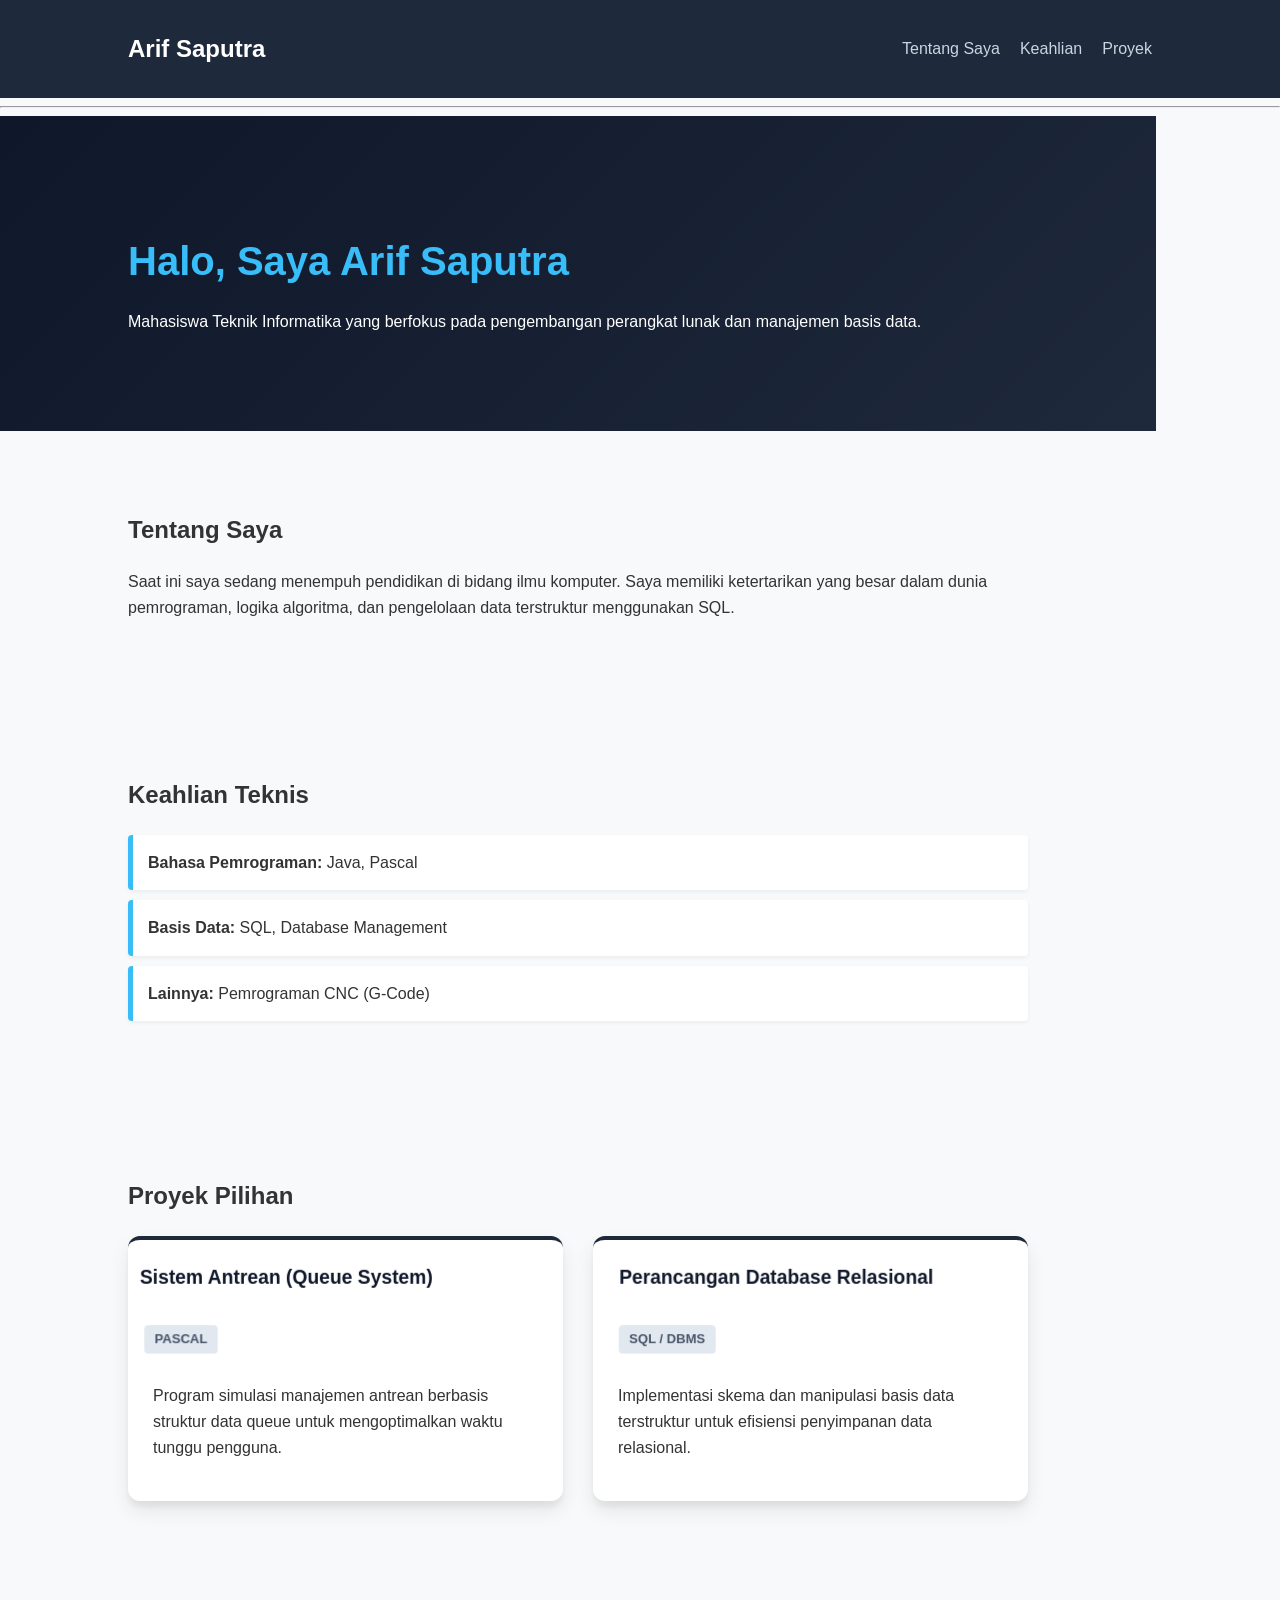
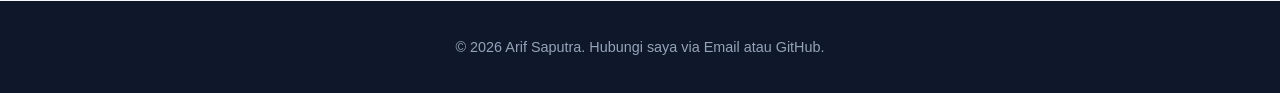
==== index.html @ 3b250aa2 "Mengunggah portofolio pertama" ====
<!DOCTYPE html>
<html lang="id">
<head>
    <style>
        /* Mengaktifkan ruang 3D pada kontainer utama */
        .project-grid {
            display: grid;
            grid-template-columns: repeat(auto-fit, minmax(300px, 1fr));
            gap: 30px;
            margin-top: 20px;
            perspective: 1000px; /* Memberikan efek jarak pandang mata ke objek 3D */
        }

        /* Desain Kartu Proyek Efek 3D */
        .project-card {
            background: white;
            padding: 25px;
            border-radius: 12px;
            /* Bayangan berlapis (soft shadow) untuk efek melayang */
            box-shadow: 0 10px 20px rgba(0, 0, 0, 0.08), 0 6px 6px rgba(0, 0, 0, 0.05);
            border-top: 4px solid #1e293b;
            
            /* Mengaktifkan transformasi 3D */
            transform-style: preserve-3d;
            transform: rotateX(0deg) rotateY(0deg);
            transition: transform 0.5s cubic-bezier(0.25, 1, 0.5, 1), box-shadow 0.5s ease;
        }

        /* Efek saat kursor mouse menyentuh kartu (Hover) */
        .project-card:hover {
            /* Membuat kartu miring ke depan dan terangkat secara 3D */
            transform: translateY(-10px) rotateX(10deg) rotateY(-5deg);
            /* Bayangan menajdi lebih tebal dan turun, memperkuat efek melayang tinggi */
            box-shadow: 0 20px 35px rgba(0, 0, 0, 0.15), 0 15px 12px rgba(0, 0, 0, 0.08);
        }

        /* Efek Pop-Out Teks di dalam kartu */
        .project-card h3 {
            margin-top: 0;
            color: #0f172a;
            /* Membuat teks judul maju lebih depan dari kartunya (efek timbul) */
            transform: translateZ(30px);
        }

        .tech-stack {
            display: inline-block;
            background: #e2e8f0;
            color: #475569;
            padding: 4px 10px;
            border-radius: 4px;
            font-size: 0.8rem;
            font-weight: 600;
            text-transform: uppercase;
            /* Membuat label teknologi ikut timbul sedikit ke depan */
            transform: translateZ(20px);
        }
        
        .project-card:hover {
            transform: translateY(-5px);
        }

        .project-card h3 {
            margin-top: 0;
            color: #0f172a;
        }

        /* Label Teknologi (Tech Stack) */
        .tech-stack {
            display: inline-block;
            background: #e2e8f0;
            color: #475569;
            padding: 4px 10px;
            border-radius: 4px;
            font-size: 0.8rem;
            font-weight: 600;
            text-transform: uppercase;
        }

        /* Mengatur font dan warna dasar web */
        body {
            font-family: 'Segoe UI', Tahoma, Geneva, Verdana, sans-serif;
            line-height: 1.6;
            margin: 0;
            padding: 0;
            background-color: #f8f9fa;
            color: #333;
        }

        /* Mendesain navigasi / menu atas */
        header {
            background-color: #1e293b;
            color: white;
            padding: 10px 10%;
        }
        nav {
            display: flex;
            justify-content: space-between;
            align-items: center;
        }
        nav ul {
            list-style: none;
            display: flex;
            gap: 20px;
            padding: 0;
        }
        nav ul li a {
            color: #cbd5e1;
            text-decoration: none;
            font-weight: 500;
        }
        nav ul li a:hover {
            color: #38bdf8;
        }

        /* Mendesain bagian konten utama */
        section {
            padding: 60px 10%;
            max-width: 900px;
        }
        
        /* Modifikasi khusus halaman beranda (Hero) */
        #beranda {
            background: linear-gradient(135deg, #0f172a, #1e293b);
            color: white;
            padding: 80px 10%;
        }
        #beranda h1 {
            font-size: 2.5rem;
            color: #38bdf8;
            margin-bottom: 10px;
        }

        /* Mendesain daftar keahlian */
        #keahlian ul {
            list-style-type: none;
            padding: 0;
        }
        #keahlian ul li {
            background: white;
            margin: 10px 0;
            padding: 15px;
            border-left: 5px solid #38bdf8;
            border-radius: 4px;
            box-shadow: 0 2px 4px rgba(0,0,0,0.05);
        }

        /* Bagian kaki web (Footer) */
        footer {
            background-color: #0f172a;
            color: #94a3b8;
            text-align: center;
            padding: 20px;
            margin-top: 40px;
            font-size: 0.9rem;
        }
    </style>
    <meta charset="UTF-8">
    <meta name="viewport" content="width=device-width, initial-scale=1.0">
    <title>Portofolio Saya</title>
</head>
<body>

    <!-- Bagian Navigasi / Menu -->
    <header>
        <nav>
            <h2>Arif Saputra</h2>
            <ul>
                <li><a href="#tentang">Tentang Saya</a></li>
                <li><a href="#keahlian">Keahlian</a></li>
                <li><a href="#proyek">Proyek</a></li>
            </ul>
        </nav>
    </header>

    <hr>

    <!-- Bagian Beranda / Hero -->
    <section id="beranda">
        <h1>Halo, Saya Arif Saputra</h1>
        <p>Mahasiswa Teknik Informatika yang berfokus pada pengembangan perangkat lunak dan manajemen basis data.</p>
    </section>

    <!-- Bagian Tentang Saya -->
    <section id="tentang">
        <h2>Tentang Saya</h2>
        <p>Saat ini saya sedang menempuh pendidikan di bidang ilmu komputer. Saya memiliki ketertarikan yang besar dalam dunia pemrograman, logika algoritma, dan pengelolaan data terstruktur menggunakan SQL.</p>
    </section>

    <!-- Bagian Keahlian -->
    <section id="keahlian">
        <h2>Keahlian Teknis</h2>
        <ul>
            <li><strong>Bahasa Pemrograman:</strong> Java, Pascal</li>
            <li><strong>Basis Data:</strong> SQL, Database Management</li>
            <li><strong>Lainnya:</strong> Pemrograman CNC (G-Code)</li>
        </ul>
    </section>

    <!-- Bagian Proyek -->
    <section id="proyek">
        <h2>Proyek Pilihan</h2>
        <div class="project-grid">
            
            <!-- Kartu Proyek 1 -->
            <div class="project-card">
                <h3>Sistem Antrean (Queue System)</h3>
                <p class="tech-stack">Pascal</p>
                <p>Program simulasi manajemen antrean berbasis struktur data queue untuk mengoptimalkan waktu tunggu pengguna.</p>
            </div>

            <!-- Kartu Proyek 2 -->
            <div class="project-card">
                <h3>Perancangan Database Relasional</h3>
                <p class="tech-stack">SQL / DBMS</p>
                <p>Implementasi skema dan manipulasi basis data terstruktur untuk efisiensi penyimpanan data relasional.</p>
            </div>

        </div>
    </section>

    <!-- Bagian Kontak -->
    <footer>
        <p>&copy; 2026 Arif Saputra. Hubungi saya via Email atau GitHub.</p>
    </footer>

</body>
</html>
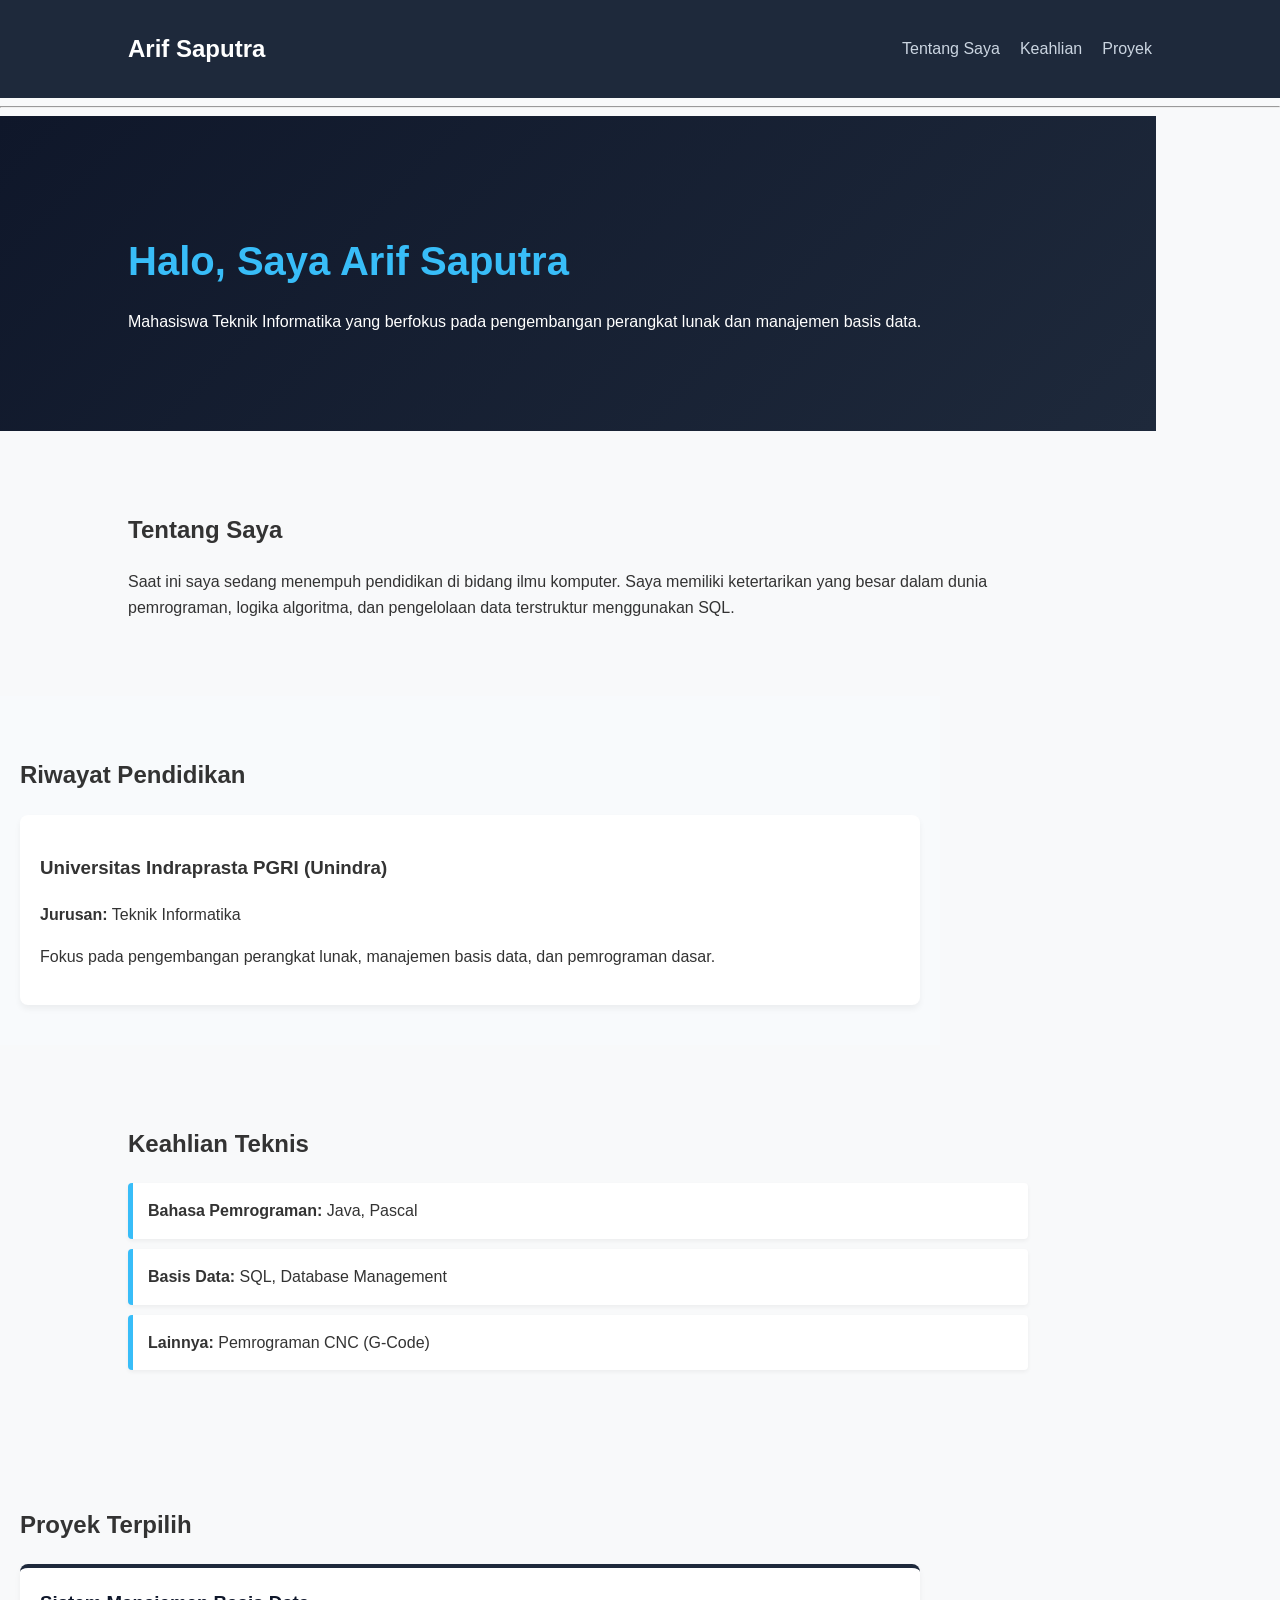
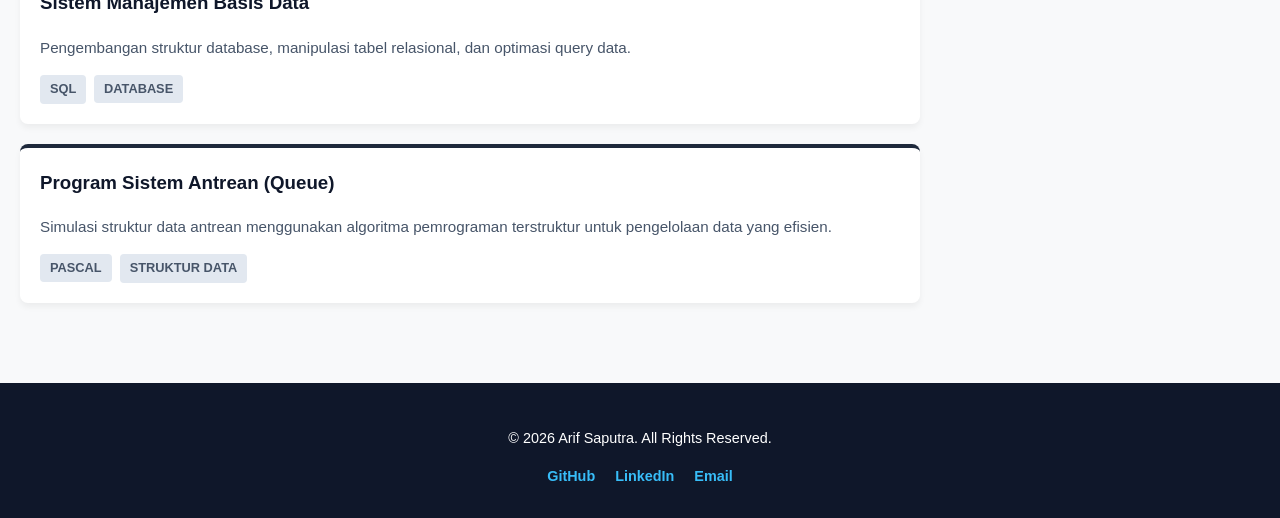
==== commit fde46fea: "Menambahkan fitur pendidikan, kontak, dan animasi" ====
--- a/index.html
+++ b/index.html
@@ -153,6 +153,101 @@
             margin-top: 40px;
             font-size: 0.9rem;
         }
+
+        /* --- Tambahan Kode untuk Tampilan HP --- */
+@media (max-width: 600px) {
+    /* 1. Mengatur Header/Navigasi agar menumpuk rapi ke bawah */
+    header, nav {
+        flex-direction: column;
+        gap: 15px;
+        text-align: center;
+        padding: 15px 10px;
+    }
+
+    /* 2. Menyeimbangkan ukuran teks nama */
+    header h1 {
+        font-size: 1.5rem;
+        margin-bottom: 5px;
+    }
+
+    /* 3. Merapikan jarak antar menu agar mudah diklik di HP */
+    nav {
+        display: flex;
+        justify-content: center;
+        gap: 20px;
+        flex-wrap: wrap;
+    }
+
+    nav a {
+        font-size: 0.9rem;
+    }
+
+    /* 4. Menyesuaikan ukuran teks Hero Section */
+    .hero h2 {
+        font-size: 2rem;
+        line-height: 1.3;
+    }
+
+    .hero p {
+        font-size: 1rem;
+    }
+}
+
+/* --- Efek Animasi Interaktif --- */
+/* Membuat kartu proyek membesar halus saat disentuh/di-hover */
+.project-card {
+    transition: transform 0.3s ease, box-shadow 0.3s ease;
+}
+.project-card:hover {
+    transform: translateY(-5px) scale(1.02);
+    box-shadow: 0 10px 20px rgba(0,0,0,0.2);
+}
+
+/* Membuat tombol menu navigasi berubah warna dengan halus */
+nav a {
+    transition: color 0.3s ease;
+}
+nav a:hover {
+    color: #0f172a; /* Warna berubah saat di-hover */
+}
+
+/* Gaya khusus untuk section Pendidikan */
+.education-section {
+    padding: 40px 20px;
+    background-color: #f8fafc;
+}
+.edu-box {
+    background: white;
+    padding: 20px;
+    border-radius: 8px;
+    box-shadow: 0 4px 6px rgba(0,0,0,0.05);
+    margin-top: 15px;
+}
+
+/* Gaya untuk bagian Kontak / Footer */
+footer {
+    background-color: #0f172a;
+    color: white;
+    text-align: center;
+    padding: 30px 20px;
+    margin-top: 40px;
+}
+.social-links {
+    display: flex;
+    justify-content: center;
+    gap: 20px;
+    margin-top: 15px;
+}
+.social-links a {
+    color: #38bdf8;
+    text-decoration: none;
+    font-weight: bold;
+    transition: color 0.3s;
+}
+.social-links a:hover {
+    color: white;
+}
+
     </style>
     <meta charset="UTF-8">
     <meta name="viewport" content="width=device-width, initial-scale=1.0">
@@ -186,6 +281,16 @@
         <p>Saat ini saya sedang menempuh pendidikan di bidang ilmu komputer. Saya memiliki ketertarikan yang besar dalam dunia pemrograman, logika algoritma, dan pengelolaan data terstruktur menggunakan SQL.</p>
     </section>
 
+    <!-- --- SECTION PENDIDIKAN --- -->
+    <section id="pendidikan" class="education-section">
+    <h2>Riwayat Pendidikan</h2>
+    <div class="edu-box">
+        <h3>Universitas Indraprasta PGRI (Unindra)</h3>
+        <p><strong>Jurusan:</strong> Teknik Informatika</p>
+        <p>Fokus pada pengembangan perangkat lunak, manajemen basis data, dan pemrograman dasar.</p>
+    </div>
+    </section>
+
     <!-- Bagian Keahlian -->
     <section id="keahlian">
         <h2>Keahlian Teknis</h2>
@@ -196,31 +301,39 @@
         </ul>
     </section>
 
-    <!-- Bagian Proyek -->
-    <section id="proyek">
-        <h2>Proyek Pilihan</h2>
-        <div class="project-grid">
-            
-            <!-- Kartu Proyek 1 -->
-            <div class="project-card">
-                <h3>Sistem Antrean (Queue System)</h3>
-                <p class="tech-stack">Pascal</p>
-                <p>Program simulasi manajemen antrean berbasis struktur data queue untuk mengoptimalkan waktu tunggu pengguna.</p>
-            </div>
-
-            <!-- Kartu Proyek 2 -->
-            <div class="project-card">
-                <h3>Perancangan Database Relasional</h3>
-                <p class="tech-stack">SQL / DBMS</p>
-                <p>Implementasi skema dan manipulasi basis data terstruktur untuk efisiensi penyimpanan data relasional.</p>
-            </div>
-
+    <!-- --- SECTION PROYEK --- -->
+    <section id="proyek" style="padding: 40px 20px;">
+    <h2>Proyek Terpilih</h2>
+    
+    <!-- Kartu Proyek 1: Basis Data -->
+    <div class="project-card" style="background: white; padding: 20px; border-radius: 8px; box-shadow: 0 4px 6px rgba(0,0,0,0.05); margin-top: 20px;">
+        <h3 style="margin-top: 0; color: #0f172a;">Sistem Manajemen Basis Data</h3>
+        <p style="color: #475569; font-size: 0.95rem; line-height: 1.5;">Pengembangan struktur database, manipulasi tabel relasional, dan optimasi query data.</p>
+        <div style="margin-top: 15px; display: flex; gap: 8px; flex-wrap: wrap;">
+            <span class="tech-stack">SQL</span>
+            <span class="tech-stack">Database</span>
         </div>
-    </section>
-
-    <!-- Bagian Kontak -->
+    </div>
+
+    <!-- Kartu Proyek 2: Aplikasi Antrean / Program Dasar -->
+    <div class="project-card" style="background: white; padding: 20px; border-radius: 8px; box-shadow: 0 4px 6px rgba(0,0,0,0.05); margin-top: 20px;">
+        <h3 style="margin-top: 0; color: #0f172a;">Program Sistem Antrean (Queue)</h3>
+        <p style="color: #475569; font-size: 0.95rem; line-height: 1.5;">Simulasi struktur data antrean menggunakan algoritma pemrograman terstruktur untuk pengelolaan data yang efisien.</p>
+        <div style="margin-top: 15px; display: flex; gap: 8px; flex-wrap: wrap;">
+            <span class="tech-stack">Pascal</span>
+            <span class="tech-stack">Struktur Data</span>
+        </div>
+    </div>
+    </section>
+
+    <!-- --- FOOTER & KONTAK --- -->
     <footer>
-        <p>&copy; 2026 Arif Saputra. Hubungi saya via Email atau GitHub.</p>
+    <p>&copy; 2026 Arif Saputra. All Rights Reserved.</p>
+    <div class="social-links">
+        <a href="https://github.com/arifsaputra06" target="_blank">GitHub</a>
+        <a href="https://linkedin.com" target="_blank">LinkedIn</a>
+        <a href="mailto:email_kamu@gmail.com">Email</a>
+    </div>
     </footer>
 
 </body>
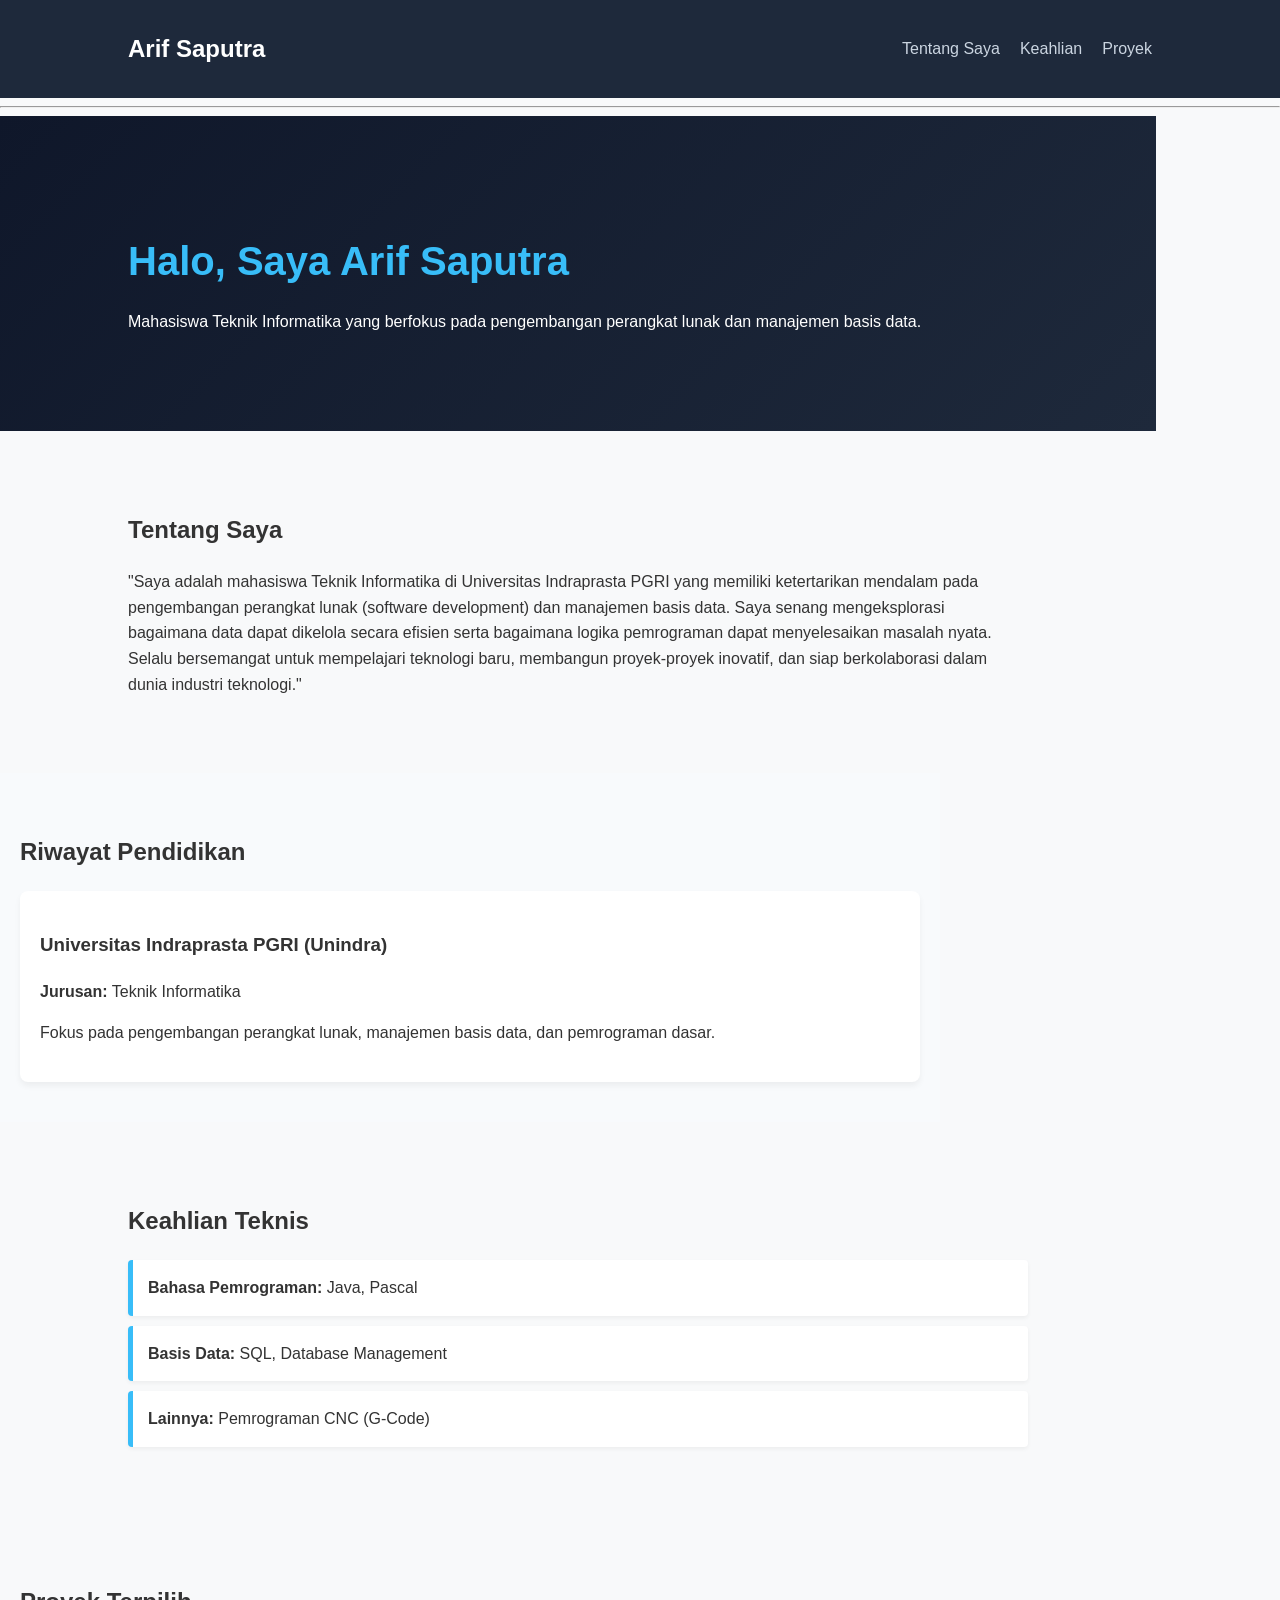
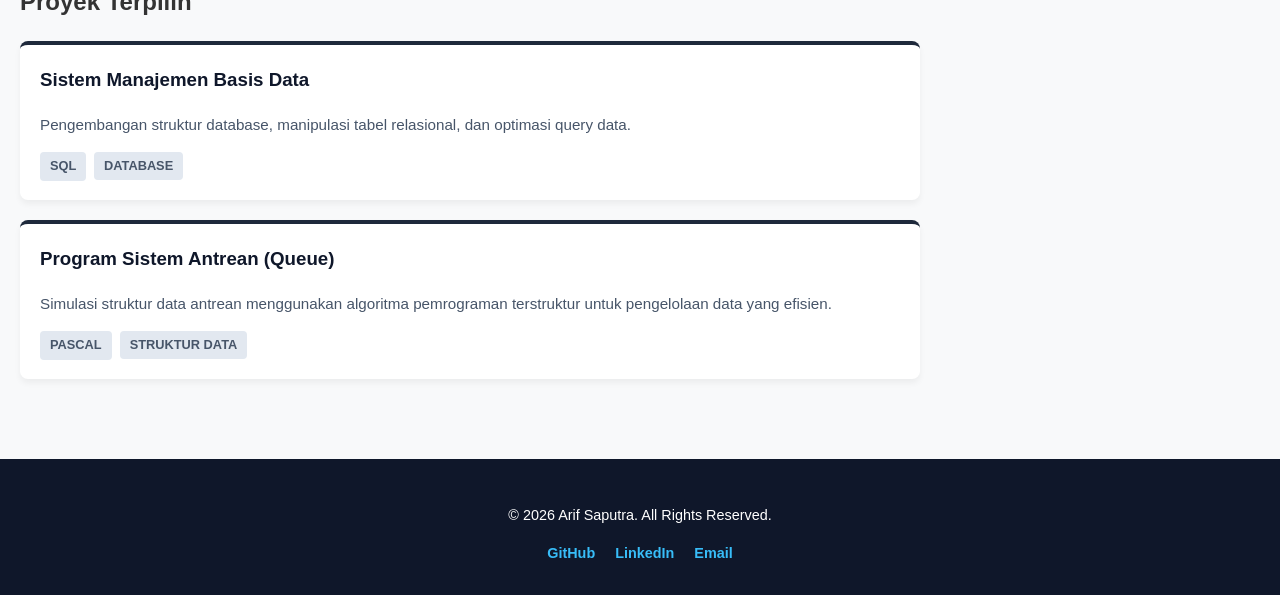
==== commit fd7ef1d3: "Memperbarui teks tentang saya menjadi lebih profesional" ====
--- a/index.html
+++ b/index.html
@@ -278,7 +278,7 @@
     <!-- Bagian Tentang Saya -->
     <section id="tentang">
         <h2>Tentang Saya</h2>
-        <p>Saat ini saya sedang menempuh pendidikan di bidang ilmu komputer. Saya memiliki ketertarikan yang besar dalam dunia pemrograman, logika algoritma, dan pengelolaan data terstruktur menggunakan SQL.</p>
+        <p>"Saya adalah mahasiswa Teknik Informatika di Universitas Indraprasta PGRI yang memiliki ketertarikan mendalam pada pengembangan perangkat lunak (software development) dan manajemen basis data. Saya senang mengeksplorasi bagaimana data dapat dikelola secara efisien serta bagaimana logika pemrograman dapat menyelesaikan masalah nyata. Selalu bersemangat untuk mempelajari teknologi baru, membangun proyek-proyek inovatif, dan siap berkolaborasi dalam dunia industri teknologi."</p>
     </section>
 
     <!-- --- SECTION PENDIDIKAN --- -->
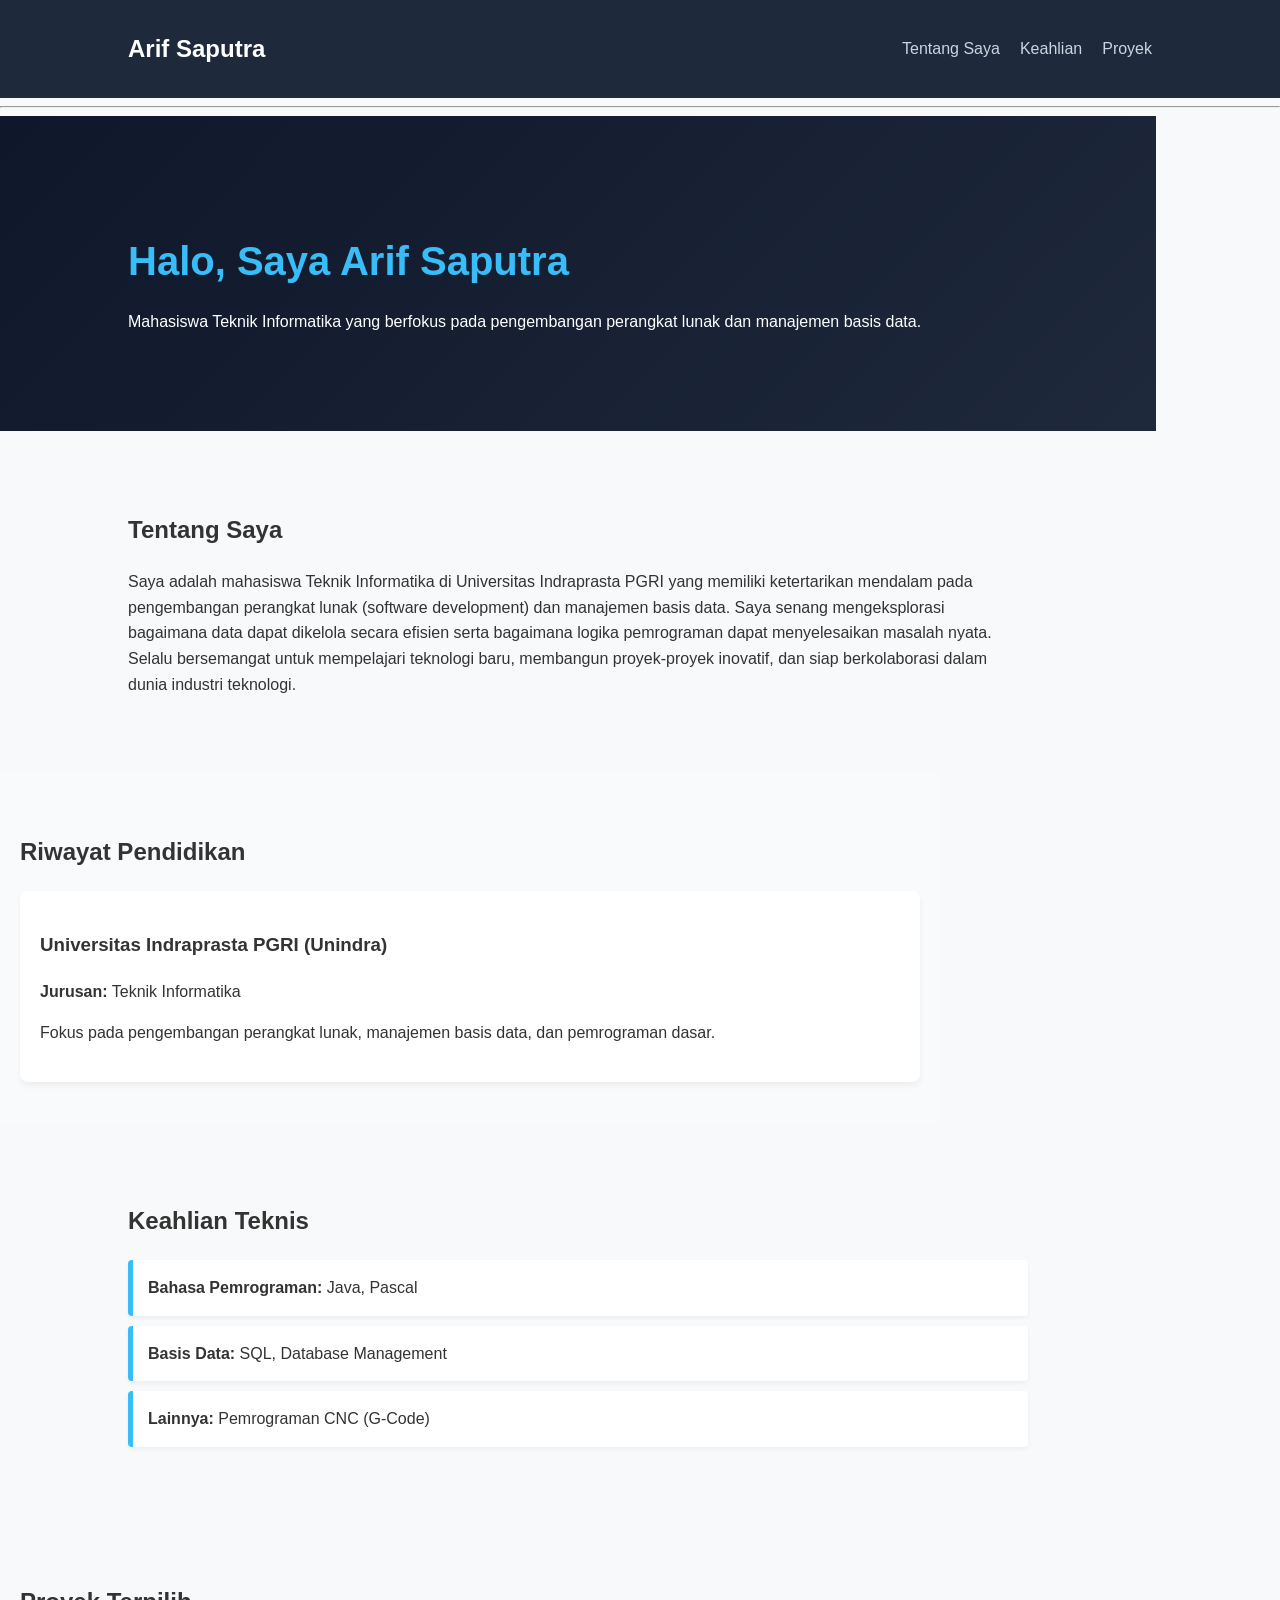
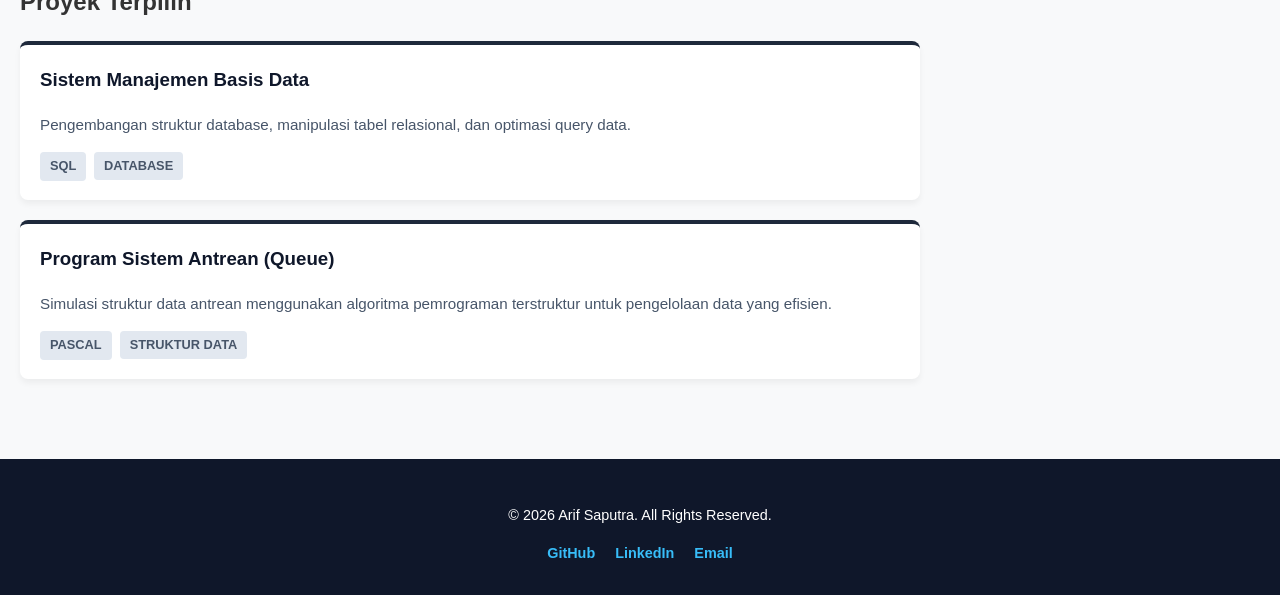
==== commit 446c1aa1: "Memperbarui teks tentang saya menjadi lebih profesional" ====
--- a/index.html
+++ b/index.html
@@ -278,7 +278,7 @@
     <!-- Bagian Tentang Saya -->
     <section id="tentang">
         <h2>Tentang Saya</h2>
-        <p>"Saya adalah mahasiswa Teknik Informatika di Universitas Indraprasta PGRI yang memiliki ketertarikan mendalam pada pengembangan perangkat lunak (software development) dan manajemen basis data. Saya senang mengeksplorasi bagaimana data dapat dikelola secara efisien serta bagaimana logika pemrograman dapat menyelesaikan masalah nyata. Selalu bersemangat untuk mempelajari teknologi baru, membangun proyek-proyek inovatif, dan siap berkolaborasi dalam dunia industri teknologi."</p>
+        <p>Saya adalah mahasiswa Teknik Informatika di Universitas Indraprasta PGRI yang memiliki ketertarikan mendalam pada pengembangan perangkat lunak (software development) dan manajemen basis data. Saya senang mengeksplorasi bagaimana data dapat dikelola secara efisien serta bagaimana logika pemrograman dapat menyelesaikan masalah nyata. Selalu bersemangat untuk mempelajari teknologi baru, membangun proyek-proyek inovatif, dan siap berkolaborasi dalam dunia industri teknologi.</p>
     </section>
 
     <!-- --- SECTION PENDIDIKAN --- -->
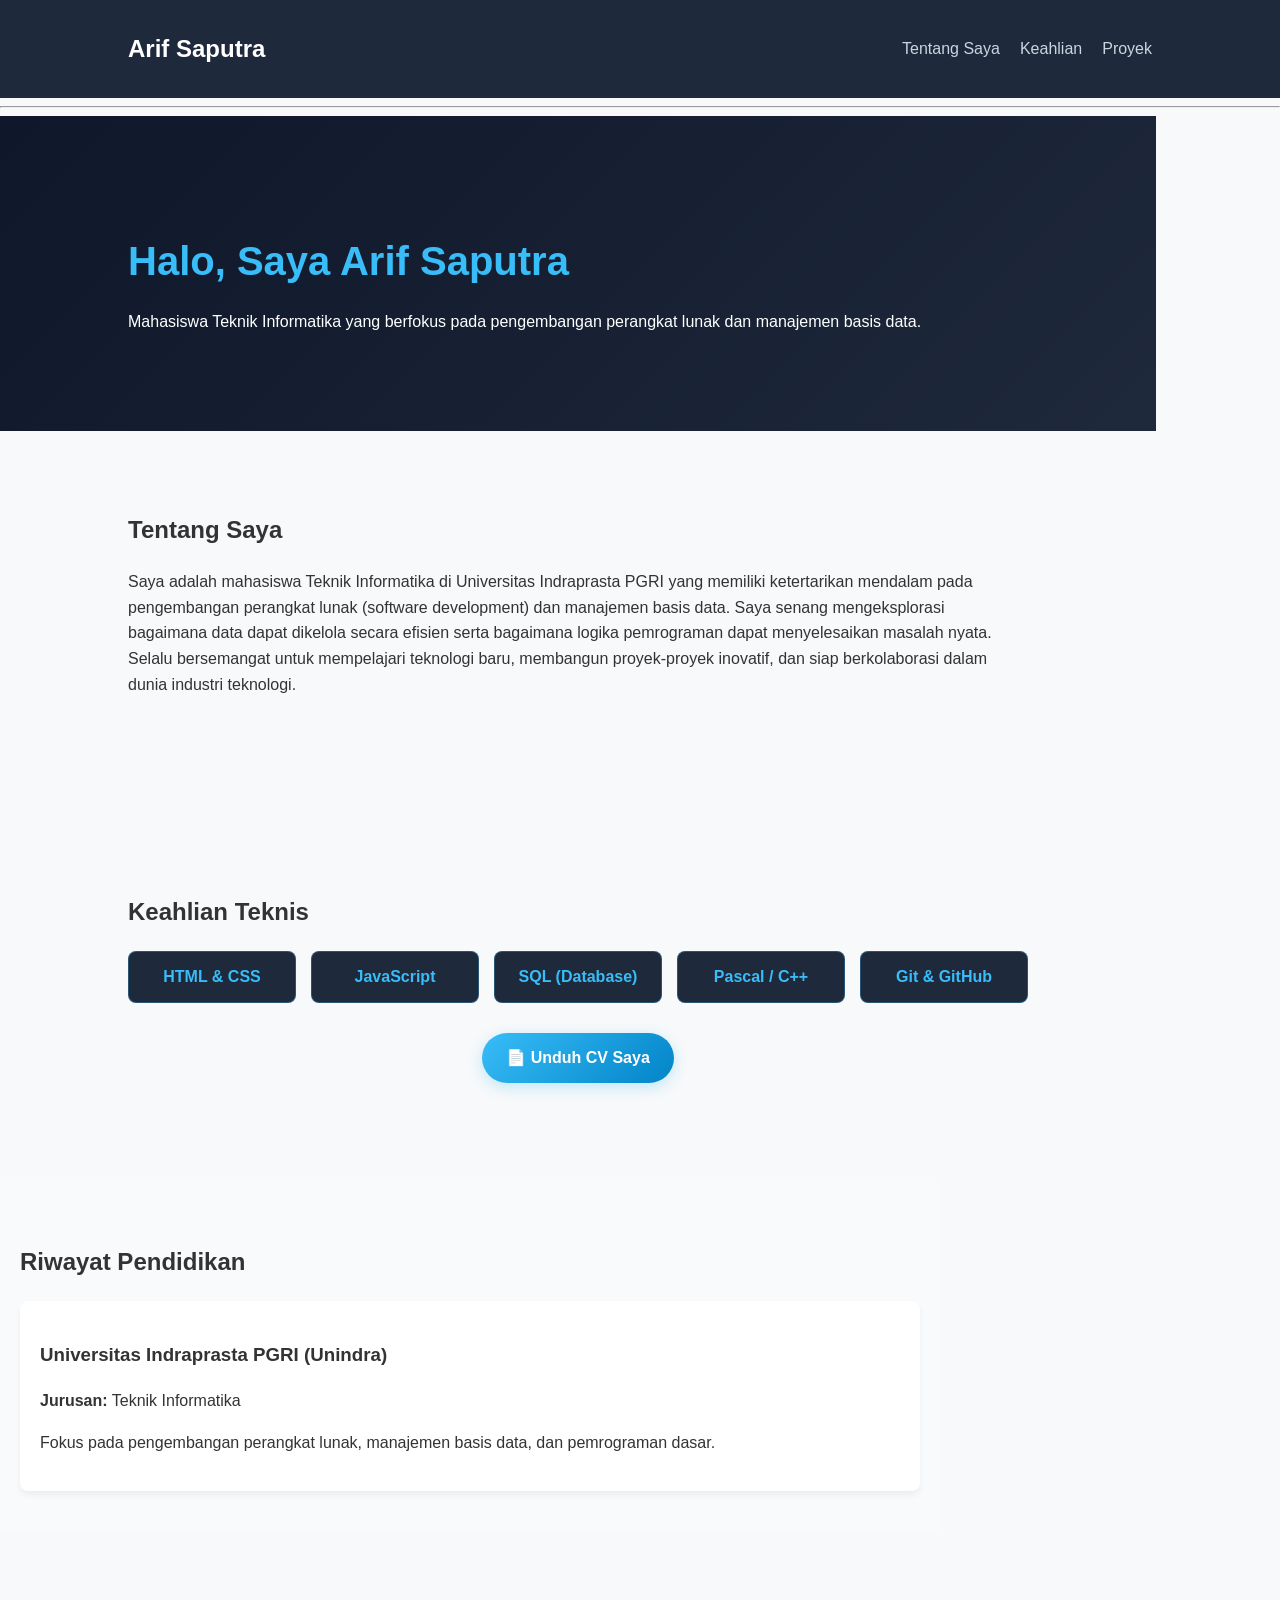
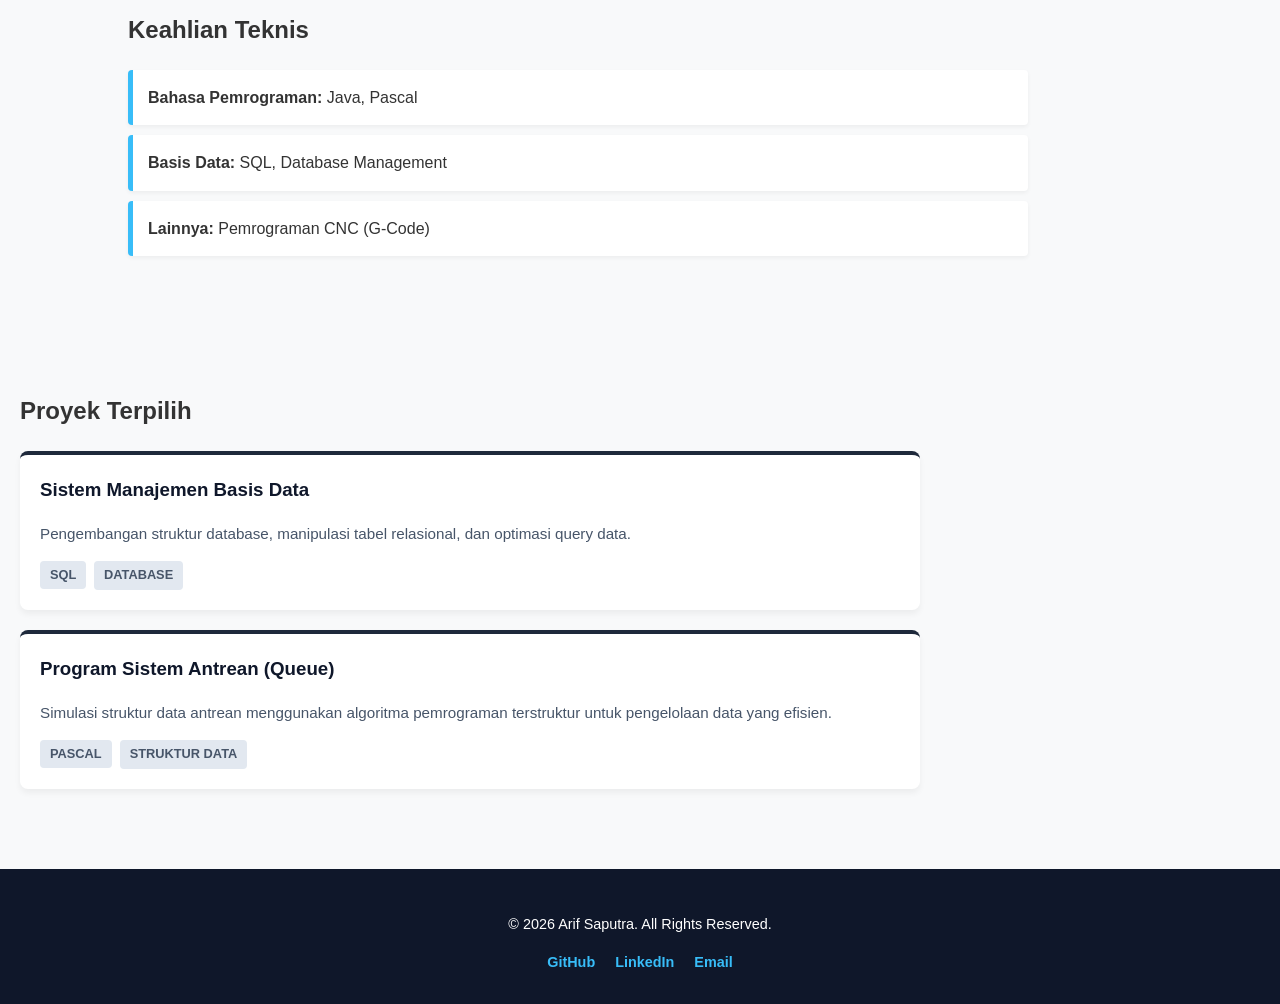
==== commit 2c6964e6: "Menambahkan daftar keahlian dan file tombol unduh CV" ====
--- a/index.html
+++ b/index.html
@@ -2,6 +2,48 @@
 <html lang="id">
 <head>
     <style>
+        /* Desain Grid untuk Kartu Keahlian */
+.skills-grid {
+    display: grid;
+    grid-template-columns: repeat(auto-fit, minmax(120px, 1fr));
+    gap: 15px;
+    margin-top: 20px;
+}
+
+.skill-card {
+    background: #1e293b;
+    padding: 12px;
+    border-radius: 8px;
+    text-align: center;
+    color: #38bdf8;
+    border: 1px solid rgba(56, 189, 248, 0.3);
+    font-weight: bold;
+    transition: transform 0.2s;
+}
+
+.skill-card:hover {
+    transform: translateY(-3px);
+    background: #0f172a;
+}
+
+/* Desain Tombol CV yang Menarik */
+.btn-cv {
+    display: inline-block;
+    background: linear-gradient(135deg, #38bdf8 0%, #0284c7 100%);
+    color: white;
+    text-decoration: none;
+    padding: 12px 24px;
+    border-radius: 25px;
+    font-weight: bold;
+    box-shadow: 0 4px 15px rgba(56, 189, 248, 0.3);
+    transition: all 0.3s ease;
+}
+
+.btn-cv:hover {
+    transform: scale(1.05);
+    box-shadow: 0 6px 20px rgba(56, 189, 248, 0.5);
+}
+
         /* Mengaktifkan ruang 3D pada kontainer utama */
         .project-grid {
             display: grid;
@@ -281,6 +323,23 @@
         <p>Saya adalah mahasiswa Teknik Informatika di Universitas Indraprasta PGRI yang memiliki ketertarikan mendalam pada pengembangan perangkat lunak (software development) dan manajemen basis data. Saya senang mengeksplorasi bagaimana data dapat dikelola secara efisien serta bagaimana logika pemrograman dapat menyelesaikan masalah nyata. Selalu bersemangat untuk mempelajari teknologi baru, membangun proyek-proyek inovatif, dan siap berkolaborasi dalam dunia industri teknologi.</p>
     </section>
 
+    <!-- SECTION KEAHLIAN TEKNIS & TOMBOL CV -->
+<section id="skills" style="margin-top: 40px; margin-bottom: 40px;">
+    <h2>Keahlian Teknis</h2>
+    <div class="skills-grid">
+        <div class="skill-card">HTML & CSS</div>
+        <div class="skill-card">JavaScript</div>
+        <div class="skill-card">SQL (Database)</div>
+        <div class="skill-card">Pascal / C++</div>
+        <div class="skill-card">Git & GitHub</div>
+    </div>
+
+    <!-- Tombol Unduh CV -->
+    <div style="text-align: center; margin-top: 30px;">
+        <a href="CV_Arif_Saputra.pdf" download class="btn-cv">📄 Unduh CV Saya</a>
+    </div>
+</section>
+
     <!-- --- SECTION PENDIDIKAN --- -->
     <section id="pendidikan" class="education-section">
     <h2>Riwayat Pendidikan</h2>
